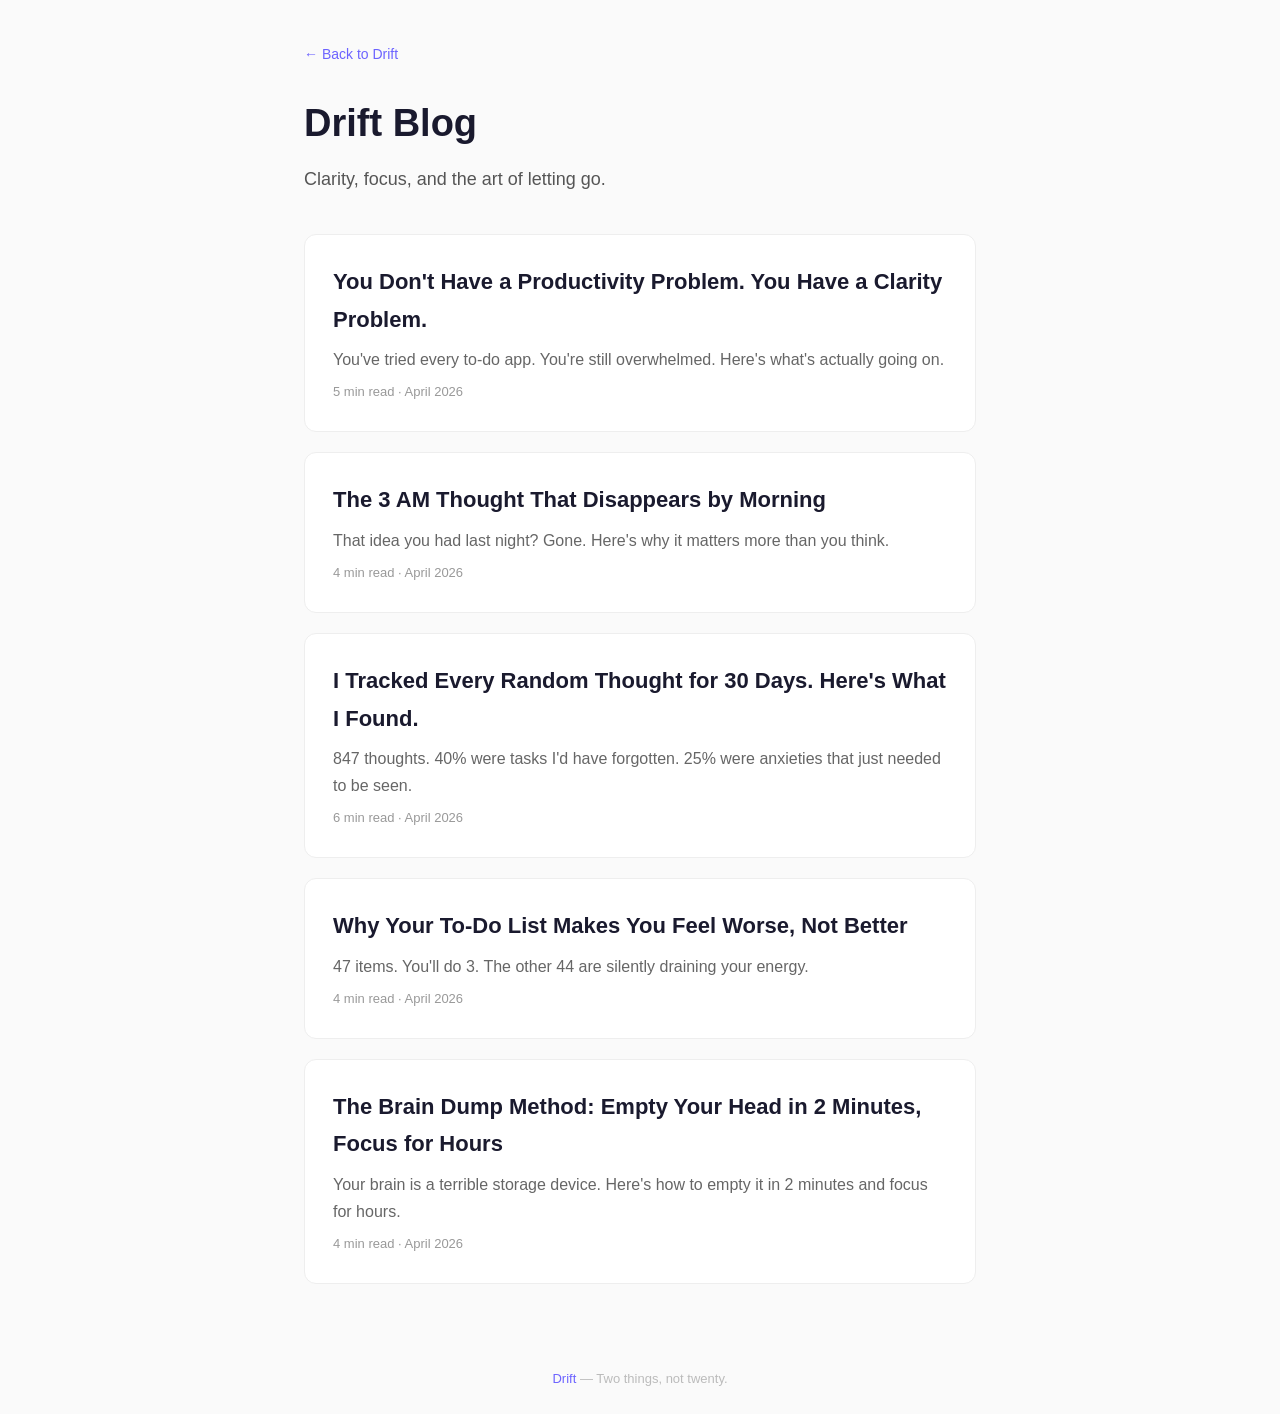
==== blog/index.html @ 557cbeb4 "Add 5 blog articles + blog infrastructure - Article 1: You Don't Have a Productivity Problem (clarit" ====
<!DOCTYPE html>
<html lang="en">
<head>
  <meta charset="UTF-8">
  <meta name="viewport" content="width=device-width, initial-scale=1.0">
  <title>Drift Blog — Clarity, Focus, and Letting Go</title>
  <meta name="description" content="Articles about mental clarity, focus, and why most productivity advice is wrong. From the makers of Drift.">
  <link rel="canonical" href="https://suraj1074.github.io/Drift-Website/blog/">
  <link rel="icon" type="image/png" href="../favicon.png">
  <meta property="og:title" content="Drift Blog — Clarity, Focus, and Letting Go">
  <meta property="og:description" content="Articles about mental clarity, focus, and why most productivity advice is wrong.">
  <meta property="og:url" content="https://suraj1074.github.io/Drift-Website/blog/">
  <meta property="og:type" content="website">
  <meta property="og:image" content="https://suraj1074.github.io/Drift-Website/og-image.png">
  <meta name="twitter:card" content="summary_large_image">
  <style>
    * { margin: 0; padding: 0; box-sizing: border-box; }
    body { font-family: -apple-system, BlinkMacSystemFont, 'Segoe UI', sans-serif; color: #1a1a2e; background: #fafafa; line-height: 1.7; }
    .header { max-width: 720px; margin: 0 auto; padding: 40px 24px 0; }
    .header a.back { color: #6c63ff; text-decoration: none; font-size: 14px; }
    .header h1 { font-size: 38px; font-weight: 700; margin: 24px 0 8px; }
    .header p { font-size: 18px; color: #555; margin-bottom: 40px; }
    .articles { max-width: 720px; margin: 0 auto; padding: 0 24px 60px; display: flex; flex-direction: column; gap: 20px; }
    .card { background: white; border: 1px solid #eee; border-radius: 12px; padding: 28px; text-decoration: none; color: inherit; transition: border-color 0.2s, box-shadow 0.2s; }
    .card:hover { border-color: #d4d0ff; box-shadow: 0 4px 12px rgba(108,99,255,0.08); }
    .card h2 { font-size: 22px; font-weight: 700; margin-bottom: 8px; color: #1a1a2e; }
    .card p { font-size: 16px; color: #666; margin-bottom: 8px; }
    .card .meta { font-size: 13px; color: #999; }
    footer { text-align: center; padding: 24px; font-size: 13px; color: #bbb; }
    footer a { color: #6c63ff; text-decoration: none; }
    @media (max-width: 600px) { .header h1 { font-size: 28px; } .card h2 { font-size: 19px; } }
  </style>
</head>
<body>
  <div class="header">
    <a class="back" href="https://suraj1074.github.io/Drift-Website/">← Back to Drift</a>
    <h1>Drift Blog</h1>
    <p>Clarity, focus, and the art of letting go.</p>
  </div>
  <div class="articles">
    <a class="card" href="clarity-not-productivity.html">
      <h2>You Don't Have a Productivity Problem. You Have a Clarity Problem.</h2>
      <p>You've tried every to-do app. You're still overwhelmed. Here's what's actually going on.</p>
      <div class="meta">5 min read · April 2026</div>
    </a>
    <a class="card" href="3am-thought.html">
      <h2>The 3 AM Thought That Disappears by Morning</h2>
      <p>That idea you had last night? Gone. Here's why it matters more than you think.</p>
      <div class="meta">4 min read · April 2026</div>
    </a>
    <a class="card" href="30-day-thought-experiment.html">
      <h2>I Tracked Every Random Thought for 30 Days. Here's What I Found.</h2>
      <p>847 thoughts. 40% were tasks I'd have forgotten. 25% were anxieties that just needed to be seen.</p>
      <div class="meta">6 min read · April 2026</div>
    </a>
    <a class="card" href="todo-list-guilt.html">
      <h2>Why Your To-Do List Makes You Feel Worse, Not Better</h2>
      <p>47 items. You'll do 3. The other 44 are silently draining your energy.</p>
      <div class="meta">4 min read · April 2026</div>
    </a>
    <a class="card" href="brain-dump-method.html">
      <h2>The Brain Dump Method: Empty Your Head in 2 Minutes, Focus for Hours</h2>
      <p>Your brain is a terrible storage device. Here's how to empty it in 2 minutes and focus for hours.</p>
      <div class="meta">4 min read · April 2026</div>
    </a>
  </div>
  <footer><a href="https://suraj1074.github.io/Drift-Website/">Drift</a> — Two things, not twenty.</footer>
</body>
</html>
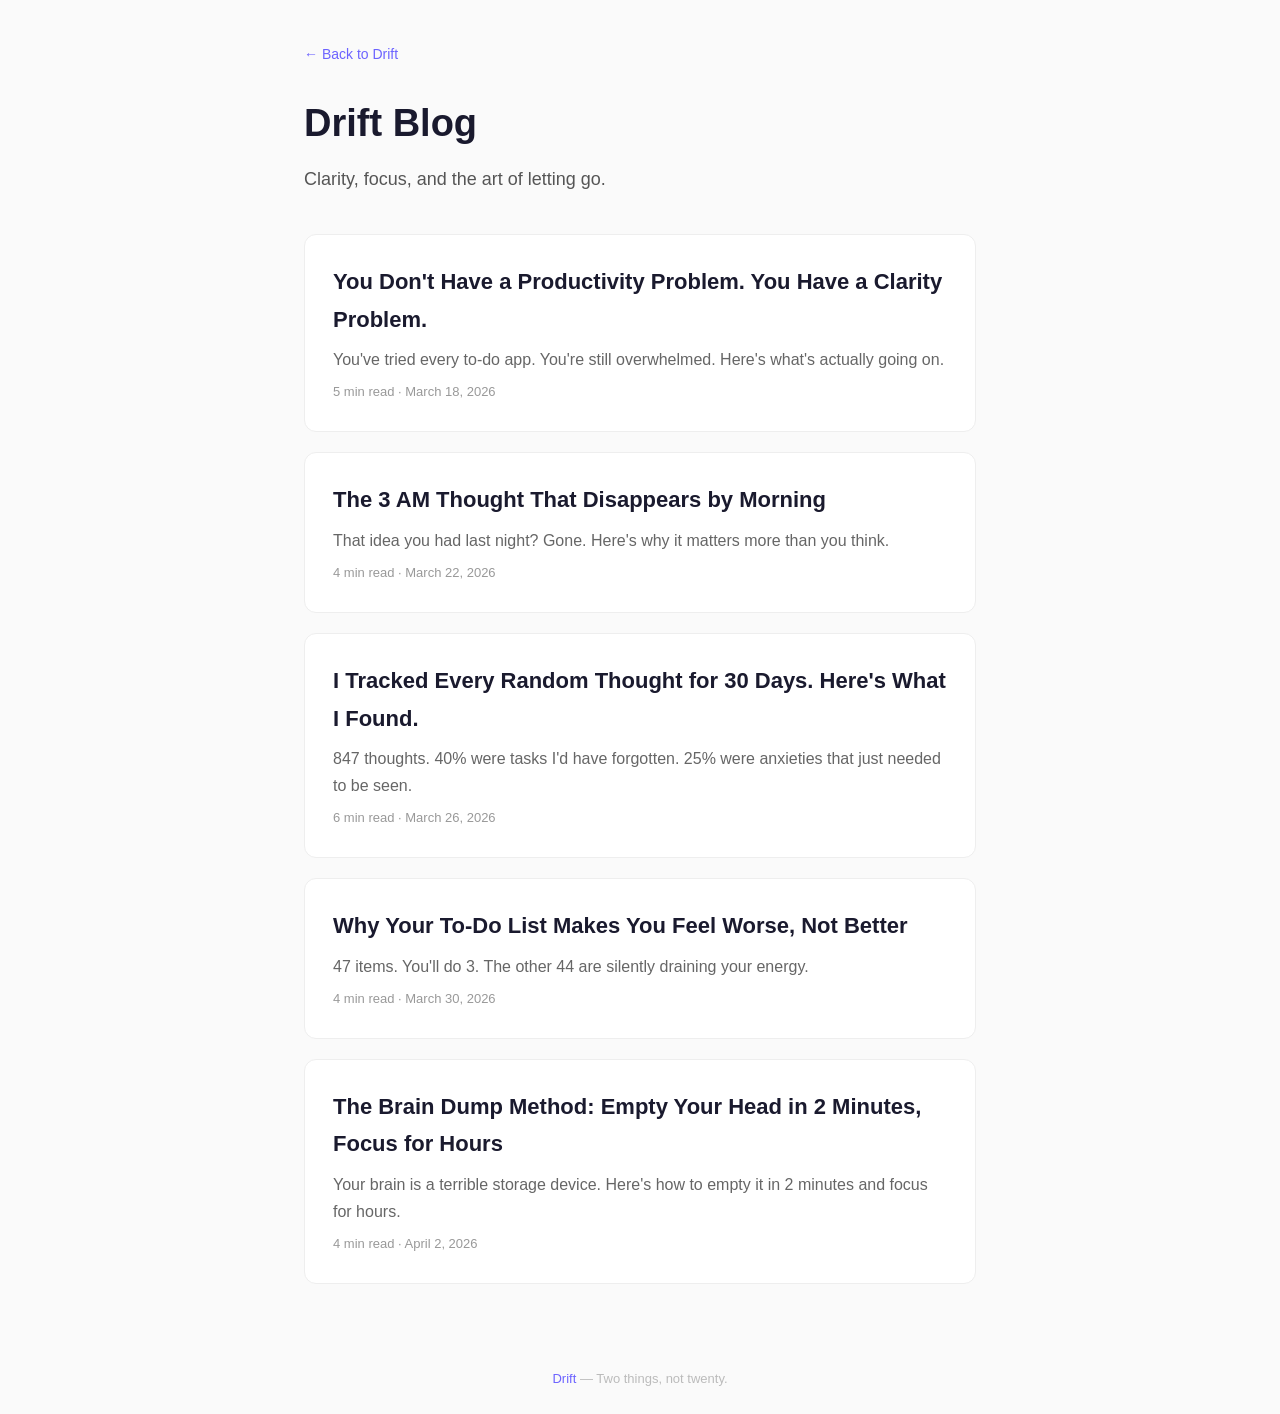
==== commit 9165e191: "Stagger blog article dates across March-April 2026" ====
--- a/blog/index.html
+++ b/blog/index.html
@@ -41,27 +41,27 @@
     <a class="card" href="clarity-not-productivity.html">
       <h2>You Don't Have a Productivity Problem. You Have a Clarity Problem.</h2>
       <p>You've tried every to-do app. You're still overwhelmed. Here's what's actually going on.</p>
-      <div class="meta">5 min read · April 2026</div>
+      <div class="meta">5 min read · March 18, 2026</div>
     </a>
     <a class="card" href="3am-thought.html">
       <h2>The 3 AM Thought That Disappears by Morning</h2>
       <p>That idea you had last night? Gone. Here's why it matters more than you think.</p>
-      <div class="meta">4 min read · April 2026</div>
+      <div class="meta">4 min read · March 22, 2026</div>
     </a>
     <a class="card" href="30-day-thought-experiment.html">
       <h2>I Tracked Every Random Thought for 30 Days. Here's What I Found.</h2>
       <p>847 thoughts. 40% were tasks I'd have forgotten. 25% were anxieties that just needed to be seen.</p>
-      <div class="meta">6 min read · April 2026</div>
+      <div class="meta">6 min read · March 26, 2026</div>
     </a>
     <a class="card" href="todo-list-guilt.html">
       <h2>Why Your To-Do List Makes You Feel Worse, Not Better</h2>
       <p>47 items. You'll do 3. The other 44 are silently draining your energy.</p>
-      <div class="meta">4 min read · April 2026</div>
+      <div class="meta">4 min read · March 30, 2026</div>
     </a>
     <a class="card" href="brain-dump-method.html">
       <h2>The Brain Dump Method: Empty Your Head in 2 Minutes, Focus for Hours</h2>
       <p>Your brain is a terrible storage device. Here's how to empty it in 2 minutes and focus for hours.</p>
-      <div class="meta">4 min read · April 2026</div>
+      <div class="meta">4 min read · April 2, 2026</div>
     </a>
   </div>
   <footer><a href="https://suraj1074.github.io/Drift-Website/">Drift</a> — Two things, not twenty.</footer>
